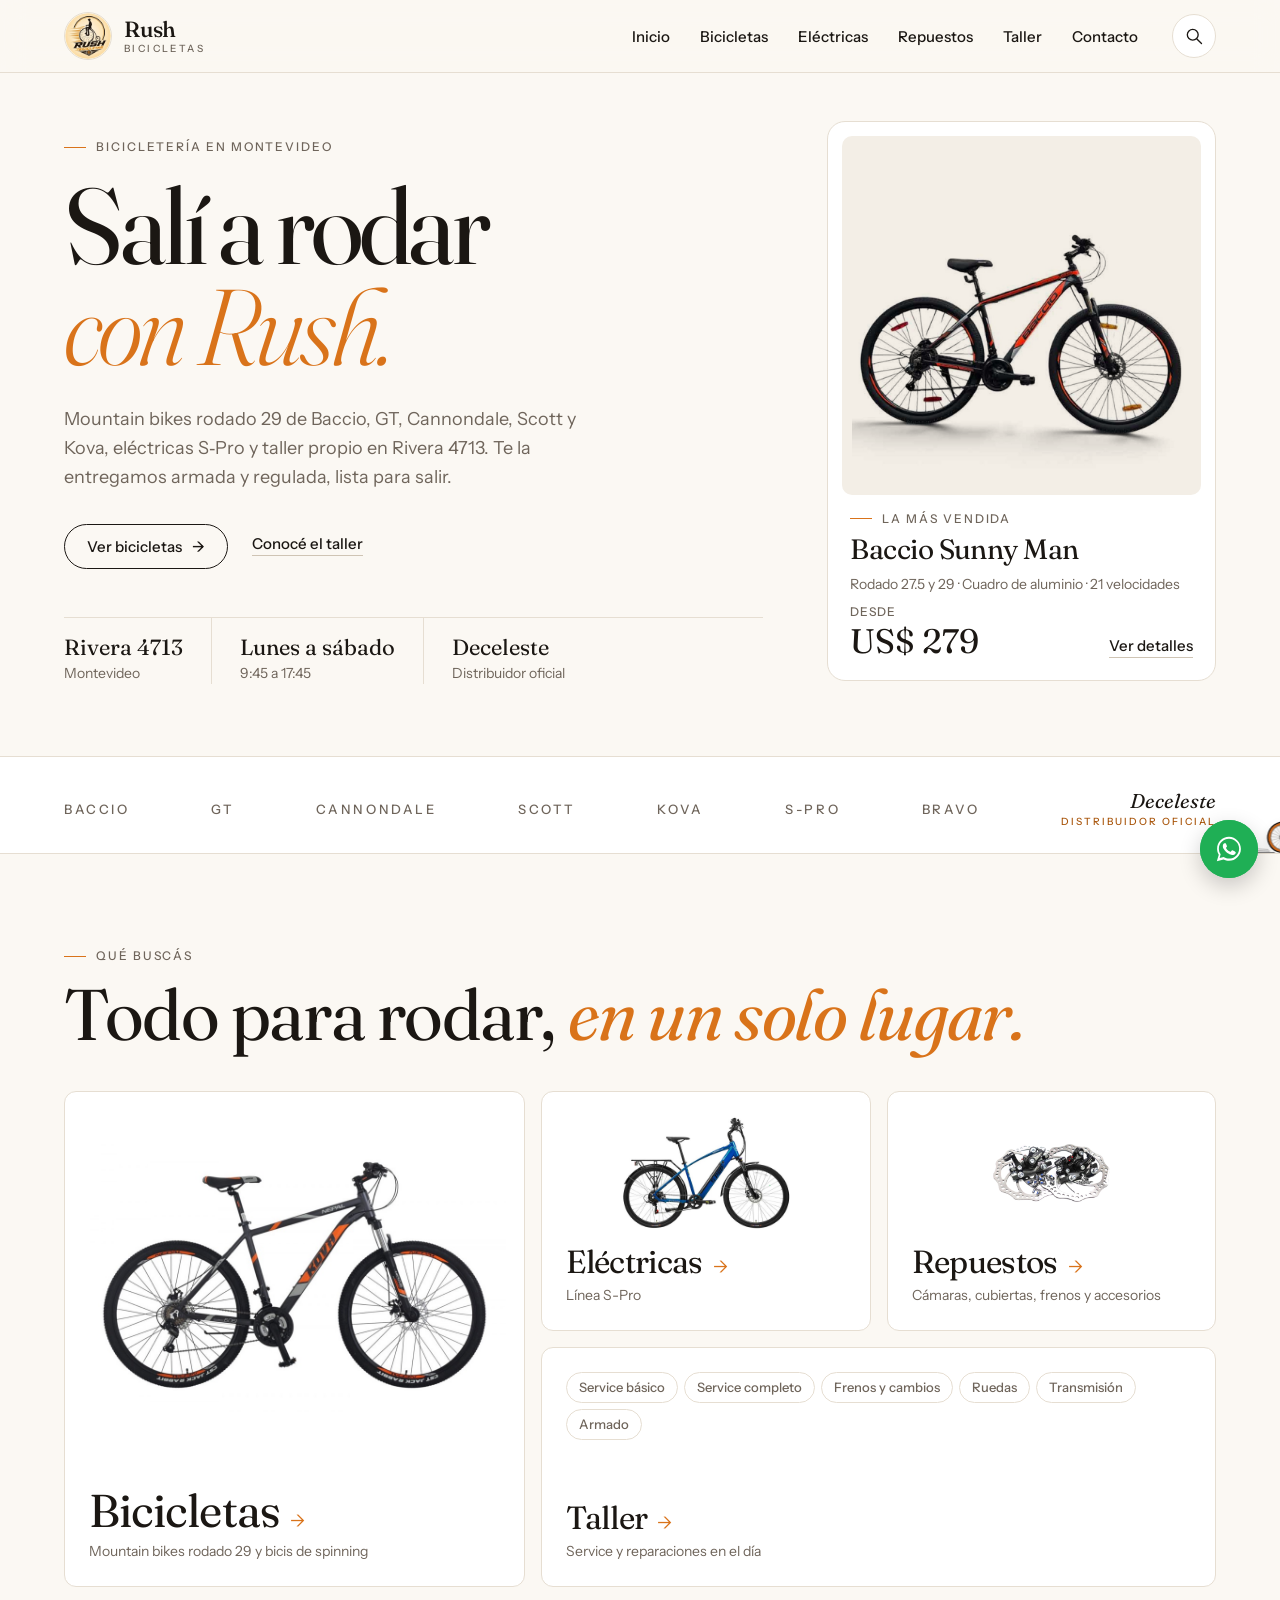
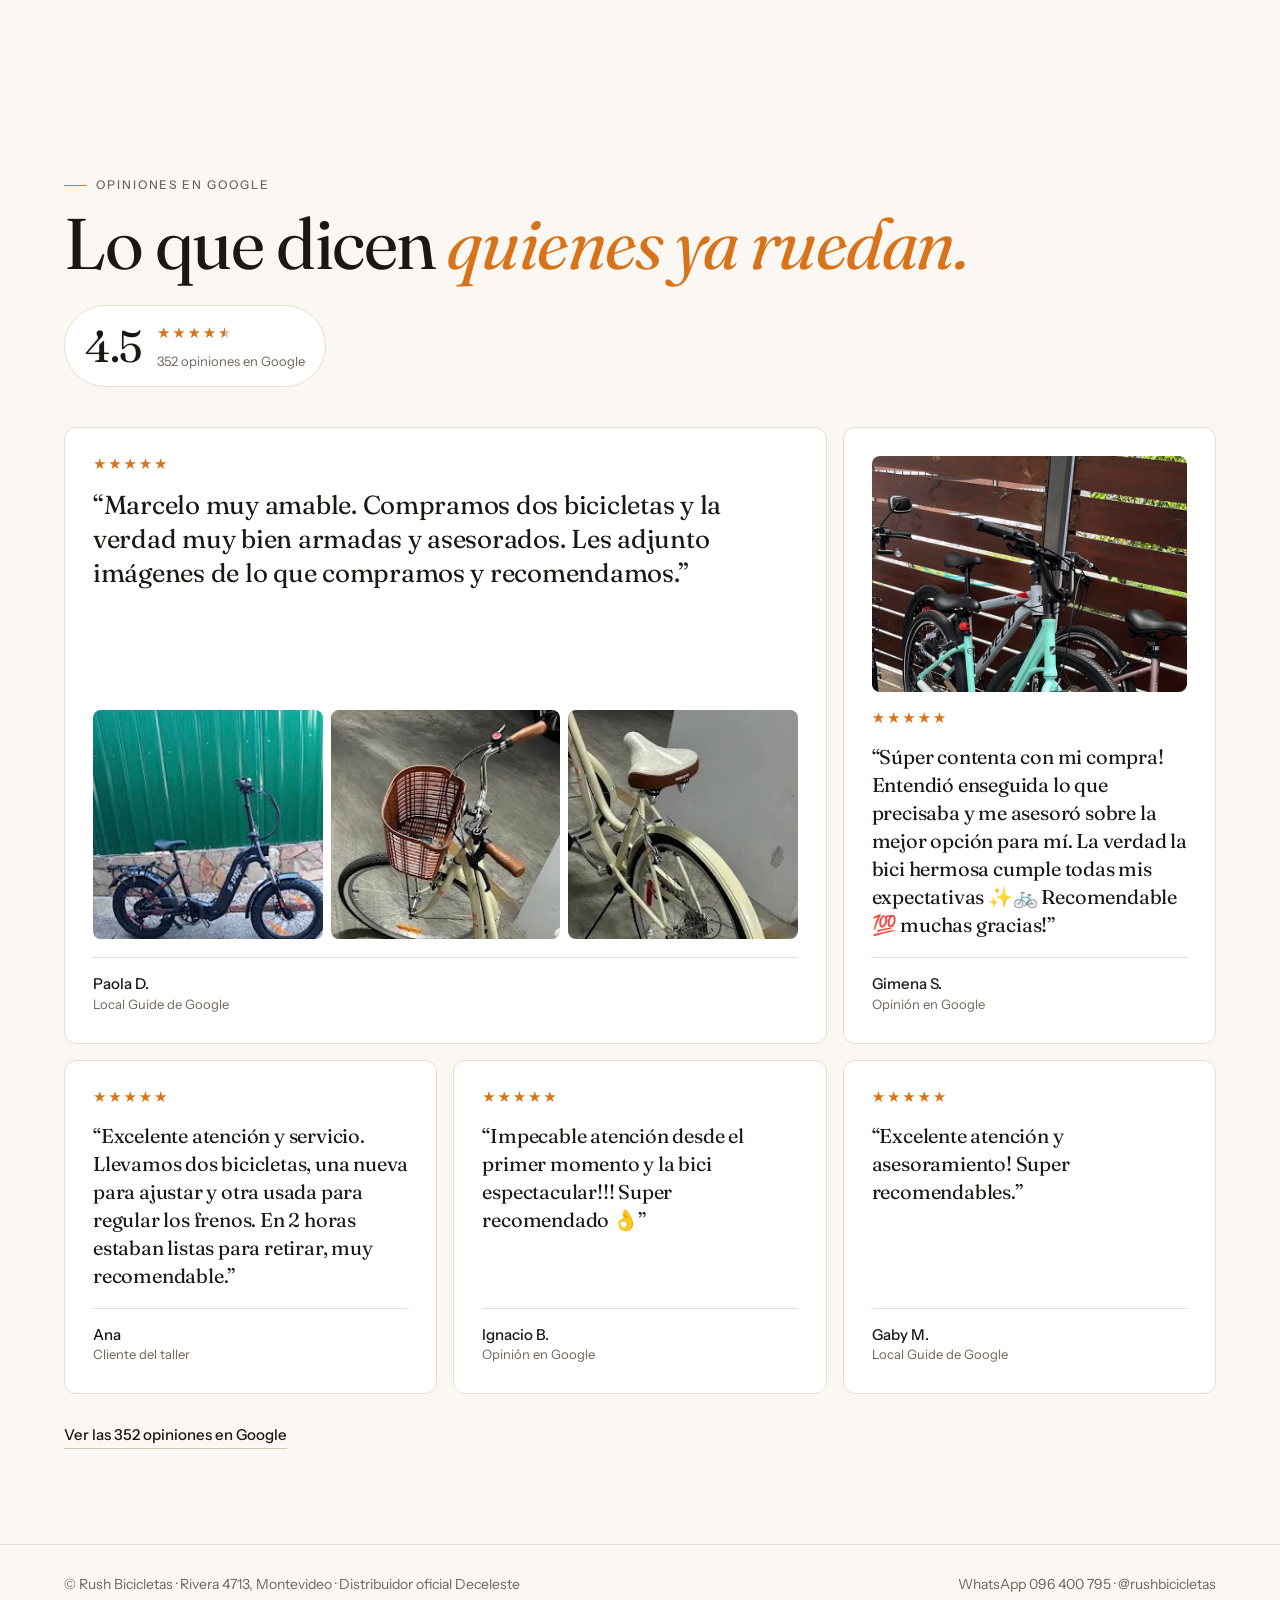
==== index.html @ 90ae5977 "subir cambios al repo" ====
<!DOCTYPE html>
<html lang="es">
<head>
  <meta charset="UTF-8">
  <meta name="color-scheme" content="light">
  <meta name="viewport" content="width=device-width, initial-scale=1.0, viewport-fit=cover">
  <meta name="description" content="Rush Bicicletas: bicicletas, eléctricas, repuestos y taller en Rivera 4713, Montevideo.">
  <title>Rush Bicicletas</title>
  <link rel="icon" href="img/logo.webp" type="image/webp">
  <link rel="preconnect" href="https://fonts.googleapis.com">
  <link rel="preconnect" href="https://fonts.gstatic.com" crossorigin>
  <link rel="stylesheet" href="https://fonts.googleapis.com/css2?family=Fraunces:ital,opsz,wght@0,9..144,300..600;1,9..144,300..600&family=Instrument+Sans:wght@400..600&display=swap">
  <link rel="stylesheet" href="css/styles.css">
</head>
<body>
<svg width="0" height="0" style="position:absolute" aria-hidden="true">
  <defs>
    <symbol id="wa-icon" viewBox="0 0 32 32"><path d="M16 3C9 3 3.3 8.6 3.3 15.6c0 2.3.6 4.5 1.8 6.4L3 29l7.2-1.9c1.8 1 3.8 1.5 5.8 1.5 7 0 12.7-5.6 12.7-12.6S23 3 16 3zm0 23.2c-1.9 0-3.7-.5-5.3-1.5l-.4-.2-4.3 1.1 1.1-4.1-.3-.4c-1.1-1.7-1.6-3.6-1.6-5.5C5.2 9.8 10 5.1 16 5.1s10.8 4.7 10.8 10.5S22 26.2 16 26.2zm5.9-7.8c-.3-.2-1.9-.9-2.2-1-.3-.1-.5-.2-.7.2-.2.3-.8 1-1 1.2-.2.2-.4.2-.7.1-.3-.2-1.4-.5-2.6-1.6-1-.9-1.6-1.9-1.8-2.2-.2-.3 0-.5.1-.7l.5-.6c.2-.2.2-.3.3-.5.1-.2 0-.4 0-.6l-1-2.4c-.3-.6-.5-.5-.7-.5h-.6c-.2 0-.6.1-.9.4-.3.3-1.2 1.1-1.2 2.8s1.2 3.2 1.4 3.5c.2.2 2.4 3.6 5.8 5 .8.3 1.4.5 1.9.7.8.3 1.6.2 2.2.1.7-.1 1.9-.8 2.2-1.5.3-.7.3-1.4.2-1.5-.1-.1-.3-.2-.6-.3z"/></symbol>
  </defs>
</svg>

<header>
  <div class="wrap bar">
    <a class="brand" href="index.html" aria-label="Rush Bicicletas, inicio">
      <img src="img/logo.webp" alt="Logo de Rush Bicicletas">
      <div><span>Rush</span><small>BICICLETAS</small></div>
    </a>
    <button class="menu-btn" id="menuBtn" type="button" aria-expanded="false" aria-controls="menu" aria-label="Abrir menú"><i></i><i></i><i></i></button>
    <nav id="menu" aria-label="Secciones">
      <a href="index.html" aria-current="page">Inicio</a>
      <a href="bicicletas.html">Bicicletas</a>
      <a href="electricas.html">Eléctricas</a>
      <a href="repuestos.html">Repuestos</a>
      <a href="taller.html">Taller</a>
      <a href="contacto.html">Contacto</a>
    </nav>
  </div>
</header>

<main>
  <section class="hero">
    <div class="wrap">
      <div class="hero-text">
        <div class="eyebrow">Bicicletería en Montevideo</div>
        <h1>Salí a rodar <em>con Rush.</em></h1>
        <p>Mountain bikes rodado 29 de Baccio, GT, Cannondale, Scott y Kova, eléctricas S&#8209;Pro y taller propio en Rivera 4713. Te la entregamos armada y regulada, lista para salir.</p>
        <div class="ctas">
          <a class="btn btn-ghost" href="bicicletas.html">Ver bicicletas</a>
          <a class="link" href="taller.html">Conocé el taller</a>
        </div>
        <ul class="facts">
          <li><b>Rivera 4713</b>Montevideo</li>
          <li><b>Lunes a sábado</b>9:45 a 17:45</li>
          <li><b>Deceleste</b>Distribuidor oficial</li>
        </ul>
      </div>
      <a class="hero-card" href="producto.html?id=baccio-sunny-man-29" style="text-decoration:none;color:inherit" aria-label="Baccio Sunny Man, la más vendida, desde US$ 279">
        <div class="photo"><img src="img/bicis/baccio-sunny-man-29.jpg" alt="Bicicleta Baccio Sunny Man rodado 29"></div>
        <div class="meta">
          <div class="eyebrow">La más vendida</div>
          <h3>Baccio Sunny Man</h3>
          <p class="hint-wa">Rodado 27.5 y 29 · Cuadro de aluminio · 21 velocidades</p>
          <div class="row"><div class="price"><small>Desde</small>US$ 279</div><span class="link">Ver detalles</span></div>
        </div>
      </a>
    </div>
  </section>

  <div class="brands" aria-label="Marcas que trabajamos">
  <!-- El ciclista recorre la franja de marcas -->
  <div class="ride" id="ride" aria-hidden="true">
    <div class="bike" id="bike" aria-hidden="true">
  <div class="bike-flip" id="bikeFlip">
    <svg viewBox="-70 -10 490 285" role="img" aria-label="Ciclista de ruta">
      <!-- Líneas de velocidad (se intensifican con el scroll) -->
      <g id="estela" stroke="#141010" stroke-linecap="round" opacity="0">
        <path d="M-66 262 L60 262" stroke-width="4"/>
        <path d="M-40 254 L40 256" stroke-width="2.5"/>
        <path d="M-58 270 L30 268" stroke-width="2"/>
        <path d="M-20 246 L34 249" stroke-width="1.6"/>
      </g>
      <!-- Pierna lejana -->
      <g id="leg-far"></g>
      <!-- Brazo lejano -->
      <path d="M252 50 L270 84 L312 92" fill="none" stroke="#141010" stroke-width="12" stroke-linecap="round" stroke-linejoin="round"/>
      <path d="M252 50 L270 84 L312 92" fill="none" stroke="#9C6440" stroke-width="8" stroke-linecap="round" stroke-linejoin="round"/>
      <g id="rueda-izq">
        <circle cx="95" cy="200" r="61" fill="none" stroke="#141010" stroke-width="7"/>
        <circle cx="95" cy="200" r="55" fill="none" stroke="#C8661A" stroke-width="9"/>
        <circle cx="95" cy="200" r="55" fill="none" stroke="#F2A24A" stroke-width="3" stroke-dasharray="40 305"/>
        <circle cx="95" cy="200" r="50" fill="none" stroke="#141010" stroke-width="1.6"/>
        <g stroke="#8C8078" stroke-width="1.1"><line x1="43.0" y1="200.0" x2="147.0" y2="200.0"/><line x1="45.5" y1="183.9" x2="144.5" y2="216.1"/><line x1="52.9" y1="169.4" x2="137.1" y2="230.6"/><line x1="64.4" y1="157.9" x2="125.6" y2="242.1"/><line x1="78.9" y1="150.5" x2="111.1" y2="249.5"/><line x1="95.0" y1="148.0" x2="95.0" y2="252.0"/><line x1="111.1" y1="150.5" x2="78.9" y2="249.5"/><line x1="125.6" y1="157.9" x2="64.4" y2="242.1"/><line x1="137.1" y1="169.4" x2="52.9" y2="230.6"/><line x1="144.5" y1="183.9" x2="45.5" y2="216.1"/></g>
        <circle cx="95" cy="200" r="13" fill="none" stroke="#141010" stroke-width="4" stroke-dasharray="2 2"/><circle cx="95" cy="200" r="5" fill="#141010"/>
      </g>
      <g id="rueda-der">
        <circle cx="325" cy="200" r="61" fill="none" stroke="#141010" stroke-width="7"/>
        <circle cx="325" cy="200" r="55" fill="none" stroke="#C8661A" stroke-width="9"/>
        <circle cx="325" cy="200" r="55" fill="none" stroke="#F2A24A" stroke-width="3" stroke-dasharray="40 305"/>
        <circle cx="325" cy="200" r="50" fill="none" stroke="#141010" stroke-width="1.6"/>
        <g stroke="#8C8078" stroke-width="1.1"><line x1="273.0" y1="200.0" x2="377.0" y2="200.0"/><line x1="275.5" y1="183.9" x2="374.5" y2="216.1"/><line x1="282.9" y1="169.4" x2="367.1" y2="230.6"/><line x1="294.4" y1="157.9" x2="355.6" y2="242.1"/><line x1="308.9" y1="150.5" x2="341.1" y2="249.5"/><line x1="325.0" y1="148.0" x2="325.0" y2="252.0"/><line x1="341.1" y1="150.5" x2="308.9" y2="249.5"/><line x1="355.6" y1="157.9" x2="294.4" y2="242.1"/><line x1="367.1" y1="169.4" x2="282.9" y2="230.6"/><line x1="374.5" y1="183.9" x2="275.5" y2="216.1"/></g>
        <circle cx="325" cy="200" r="5" fill="#141010"/>
      </g>
      <!-- Cadena y cambio -->
      <path d="M195 187 L95 188 M195 231 L95 212" fill="none" stroke="#5A5048" stroke-width="2.4" stroke-dasharray="3 2"/>
      <path d="M95 212 L102 228 L92 234" fill="none" stroke="#141010" stroke-width="3" stroke-linecap="round"/>
      <!-- Cuadro de ruta (contorno tinta + cobre) -->
      <g stroke-linecap="round" stroke-linejoin="round" fill="none">
        <path d="M95 200 L195 209 L170 110 Z M170 110 L300 98 M195 209 L304 128 M300 98 L306 128" stroke="#141010" stroke-width="12"/>
        <path d="M95 200 L195 209 L170 110 Z M170 110 L300 98 M195 209 L304 128 M300 98 L306 128" stroke="#D0701E" stroke-width="7"/>
        <path d="M212 196 L286 141" stroke="#141010" stroke-width="3" stroke-dasharray="7 3 2 3"/>
        <path d="M306 128 Q314 162 325 200" stroke="#141010" stroke-width="9"/>
        <path d="M306 128 Q314 162 325 200" stroke="#D0701E" stroke-width="4"/>
        <!-- Tija y asiento -->
        <path d="M170 110 L162 80" stroke="#141010" stroke-width="6"/>
        <!-- Potencia y manubrio de carrera -->
        <path d="M300 98 L318 92" stroke="#141010" stroke-width="6"/>
        <path d="M316 92 L332 90 Q348 92 344 110 Q340 124 326 122" stroke="#141010" stroke-width="6"/>
      </g>
      <path d="M140 76 Q152 70 186 73 Q190 79 180 80 L148 81 Q136 81 140 76 Z" fill="#141010"/>
      <path d="M328 84 L338 84 L336 96 L328 96 Z" fill="#141010"/>
      <!-- Pedalier -->
      <g id="pedal">
        <circle cx="195" cy="209" r="22" fill="none" stroke="#141010" stroke-width="6" stroke-dasharray="3 2"/>
        <circle cx="195" cy="209" r="15" fill="#2A2320"/>
        <line x1="195" y1="209" x2="195" y2="245" stroke="#141010" stroke-width="7" stroke-linecap="round"/>
        <line x1="195" y1="209" x2="195" y2="245" stroke="#8C8078" stroke-width="3" stroke-linecap="round"/>
        <line x1="195" y1="209" x2="195" y2="173" stroke="#141010" stroke-width="7" stroke-linecap="round"/>
        <circle cx="195" cy="209" r="4" fill="#C8661A"/>
      </g>
      <!-- Ciclista agachado -->
      <g id="ciclista" stroke-linecap="round" stroke-linejoin="round">
        <g id="leg-near"></g>
        <!-- Torso: camiseta rojo-naranja con panel naranja -->
        <path d="M166 66 Q210 34 262 40" fill="none" stroke="#141010" stroke-width="34"/>
        <path d="M166 66 Q210 34 262 40" fill="none" stroke="#C0391B" stroke-width="28"/>
        <path d="M176 70 Q214 50 258 52" fill="none" stroke="#F0892A" stroke-width="9"/>
        <path d="M204 42 L236 36" fill="none" stroke="#FFFFFF" stroke-width="2.5" opacity=".85"/>
        <!-- Calza -->
        <path d="M152 70 Q162 54 184 60" fill="none" stroke="#141010" stroke-width="30"/>
        <path d="M152 70 Q162 54 184 60" fill="none" stroke="#3E8C8A" stroke-width="24"/>
        <!-- Cuello y cabeza -->
        <path d="M262 40 L282 30" fill="none" stroke="#141010" stroke-width="14"/>
        <path d="M262 40 L282 30" fill="none" stroke="#C98A5E" stroke-width="9"/>
        <circle cx="291" cy="22" r="15" fill="#C98A5E" stroke="#141010" stroke-width="3"/>
        <path d="M296 30 Q302 32 306 28" fill="none" stroke="#141010" stroke-width="2"/>
        <!-- Casco blanco con ventilaciones -->
        <path d="M268 18 Q272 -2 296 0 Q312 2 310 16 L300 14 Q286 8 268 18 Z" fill="#FFFFFF" stroke="#141010" stroke-width="3"/>
        <path d="M280 6 L286 12 M290 3 L294 10 M300 4 L302 11" stroke="#141010" stroke-width="2"/>
        <!-- Lentes -->
        <path d="M292 18 L308 18 L307 24 Q300 27 294 24 Z" fill="#35B8C9" stroke="#141010" stroke-width="2"/>
        <!-- Brazo cercano -->
        <path d="M258 48 L280 84 L326 90" fill="none" stroke="#141010" stroke-width="14"/>
        <path d="M258 48 L270 66" fill="none" stroke="#C0391B" stroke-width="10"/>
        <path d="M270 66 L280 84 L322 90" fill="none" stroke="#C98A5E" stroke-width="9"/>
        <circle cx="326" cy="90" r="7" fill="#141010"/>
      </g>
    </svg>
  </div>
</div>
  </div>
    <div class="wrap"><b>Baccio</b><b>GT</b><b>Cannondale</b><b>Scott</b><b>Kova</b><b>S-Pro</b><b>Bravo</b><b class="dist">Deceleste<small>Distribuidor oficial</small></b></div>
  </div>

  <section class="block">
    <div class="wrap">
      <div class="head">
        <div>
          <div class="eyebrow">Qué buscás</div>
          <h2>Todo para rodar, <em>en un solo lugar.</em></h2>
        </div>
      </div>
      <div class="tiles">
        <a class="tile tile-big" href="bicicletas.html"><img src="img/bicis/kova-nepal-29.jpg" alt=""><span>Bicicletas</span><small>Mountain bikes rodado 29 y bicis de spinning</small></a>
        <a class="tile" href="electricas.html"><img src="img/bicis/spro-mob-29.jpg" alt=""><span>Eléctricas</span><small>Línea S-Pro</small></a>
        <a class="tile" href="repuestos.html"><img src="img/repuestos/frenos-disco.jpg" alt=""><span>Repuestos</span><small>Cámaras, cubiertas, frenos y accesorios</small></a>
        <a class="tile tile-wide" href="taller.html"><ul aria-hidden="true"><li>Service básico</li><li>Service completo</li><li>Frenos y cambios</li><li>Ruedas</li><li>Transmisión</li><li>Armado</li></ul><span>Taller</span><small>Service y reparaciones en el día</small></a>
      </div>
    </div>
  </section>

  <section class="block reviews">
    <div class="wrap">
      <div class="head">
        <div>
          <div class="eyebrow">Opiniones en Google</div>
          <h2>Lo que dicen <em>quienes ya ruedan.</em></h2>
        </div>
        <a class="rating" href="https://www.google.com/maps/search/?api=1&amp;query=Rush+Bicicletas+Av.+Gral.+Rivera+4713+Montevideo" target="_blank" rel="noopener">
          <b>4.5</b>
          <span><span class="stars stars-45" aria-label="4.5 de 5 estrellas">★★★★★</span><small>352 opiniones en Google</small></span>
        </a>
      </div>
      <div class="reviews-grid">
        <figure class="review review-lead">
          <span class="stars" aria-label="5 de 5 estrellas">★★★★★</span>
          <blockquote>“Marcelo muy amable. Compramos dos bicicletas y la verdad muy bien armadas y asesorados. Les adjunto imágenes de lo que compramos y recomendamos.”</blockquote>
          <div class="review-photos">
            <img src="img/clientes/cliente-1.jpg" alt="Bicicleta eléctrica plegable S-Pro de una clienta" loading="lazy">
            <img src="img/clientes/cliente-2.jpg" alt="Bicicleta de paseo con canasto de una clienta" loading="lazy">
            <img src="img/clientes/cliente-3.jpg" alt="Detalle del asiento de la bicicleta de paseo" loading="lazy">
          </div>
          <figcaption><b>Paola D.</b> Local Guide de Google</figcaption>
        </figure>
        <figure class="review review-pic">
          <img src="img/clientes/cliente-gimena.jpg" alt="Bicicleta verde agua de una clienta, junto a otras bicis" loading="lazy">
          <span class="stars" aria-label="5 de 5 estrellas">★★★★★</span>
          <blockquote>“Súper contenta con mi compra! Entendió enseguida lo que precisaba y me asesoró sobre la mejor opción para mí. La verdad la bici hermosa cumple todas mis expectativas ✨🚲 Recomendable 💯 muchas gracias!”</blockquote>
          <figcaption><b>Gimena S.</b> Opinión en Google</figcaption>
        </figure>
        <figure class="review">
          <span class="stars" aria-label="5 de 5 estrellas">★★★★★</span>
          <blockquote>“Excelente atención y servicio. Llevamos dos bicicletas, una nueva para ajustar y otra usada para regular los frenos. En 2 horas estaban listas para retirar, muy recomendable.”</blockquote>
          <figcaption><b>Ana</b> Cliente del taller</figcaption>
        </figure>
        <figure class="review">
          <span class="stars" aria-label="5 de 5 estrellas">★★★★★</span>
          <blockquote>“Impecable atención desde el primer momento y la bici espectacular!!! Super recomendado 👌”</blockquote>
          <figcaption><b>Ignacio B.</b> Opinión en Google</figcaption>
        </figure>
        <figure class="review">
          <span class="stars" aria-label="5 de 5 estrellas">★★★★★</span>
          <blockquote>“Excelente atención y asesoramiento! Super recomendables.”</blockquote>
          <figcaption><b>Gaby M.</b> Local Guide de Google</figcaption>
        </figure>
      </div>
      <p class="reviews-more"><a class="link" href="https://www.google.com/maps/search/?api=1&amp;query=Rush+Bicicletas+Av.+Gral.+Rivera+4713+Montevideo" target="_blank" rel="noopener">Ver las 352 opiniones en Google</a></p>
    </div>
  </section>
</main>

<footer><div class="wrap"><span>© Rush Bicicletas · Rivera 4713, Montevideo · Distribuidor oficial Deceleste</span><span>WhatsApp 096 400 795 · @rushbicicletas</span></div></footer>

<a class="wa-float wa-link" href="#" target="_blank" rel="noopener" aria-label="Escribinos por WhatsApp"><svg><use href="#wa-icon"/></svg></a>

<script src="js/main.js"></script>
</body>
</html>
---- css/styles.css ----
/* Sitio de varias páginas: index (portada + ciclista), bicicletas, electricas, repuestos, taller, contacto, producto.
   Estilo: serif (Fraunces) para títulos + sans sobria (Instrument Sans); neutros cálidos y el naranja del logo como único acento. */
:root{
  --bg:#FBF8F3;          /* blanco roto cálido */
  --surface:#FFFFFF;
  --soft:#F3EEE6;        /* neutro para fondos suaves */
  --ink:#1B1713;
  --muted:#6F655B;
  --line:#E6DED2;
  --line-strong:#CFC4B4;
  --orange:#D9731A;      /* naranja del logo: único acento */
  --orange-ink:#A9560C;
  --wa:#1FAF55;
  --display:"Fraunces",Georgia,"Times New Roman",serif;
  --body:"Instrument Sans",system-ui,-apple-system,"Segoe UI",sans-serif;
  --r:12px;
  --ease:cubic-bezier(.2,.7,.2,1);
  color-scheme:light;     /* siempre claro, aunque el dispositivo esté en modo oscuro */
}

*{box-sizing:border-box}
[hidden]{display:none!important}
html{scroll-behavior:smooth}
body{background:var(--bg);color:var(--ink);font:16px/1.6 var(--body);margin:0;overflow-x:hidden;-webkit-font-smoothing:antialiased}
a{color:inherit}
.wrap{max-width:1200px;margin:0 auto;padding-inline:24px}
h1,h2,h3{font-family:var(--display);font-weight:400;line-height:1.02;letter-spacing:-.02em;margin:0;text-wrap:balance;font-optical-sizing:auto}
h1 em,h2 em{font-style:italic;color:var(--orange)}
.eyebrow{display:flex;align-items:center;gap:10px;font:500 12px/1 var(--body);letter-spacing:.16em;text-transform:uppercase;color:var(--muted)}
.eyebrow::before{content:"";width:22px;height:1px;background:var(--orange)}
:focus-visible{outline:2px solid var(--orange);outline-offset:3px;border-radius:6px}

/* Header */
header{position:sticky;top:env(safe-area-inset-top,0px);z-index:40;background:color-mix(in srgb,var(--bg) 86%,transparent);backdrop-filter:blur(12px) saturate(1.2);border-bottom:1px solid var(--line)}
.bar{display:flex;align-items:center;gap:20px;padding-block:12px}
.brand{display:flex;align-items:center;gap:12px;text-decoration:none}
.brand img{width:48px;height:48px;border-radius:50%;border:1px solid var(--line)}
.brand span{display:block;font:500 22px/1 var(--display);letter-spacing:-.01em}
.brand small{display:block;font:500 10px/1 var(--body);letter-spacing:.24em;color:var(--muted);margin-top:4px}
#menu{display:flex;gap:2px;margin-left:auto;order:2}
#menu a{text-decoration:none;font:500 15px/1 var(--body);padding:10px 14px;color:transparent;background:linear-gradient(var(--orange),var(--orange)) center/0% 100% no-repeat,linear-gradient(var(--ink),var(--ink));-webkit-background-clip:text;background-clip:text;transition:background-size .35s var(--ease)}
#menu a:hover{background-size:100% 100%,auto}
.menu-btn{display:none;order:4;width:44px;height:44px;border:1px solid var(--line);border-radius:50%;background:var(--surface);cursor:pointer;flex-direction:column;justify-content:center;align-items:center;gap:5px}
.menu-btn i{display:block;width:18px;height:1.5px;background:var(--ink);border-radius:2px;transition:transform .25s var(--ease),opacity .2s}
header.open .menu-btn i:nth-child(1){transform:translateY(6.5px) rotate(45deg)}
header.open .menu-btn i:nth-child(2){opacity:0}
header.open .menu-btn i:nth-child(3){transform:translateY(-6.5px) rotate(-45deg)}
.btn{display:inline-flex;align-items:center;gap:10px;text-decoration:none;font:500 15px/1 var(--body);padding:14px 22px;border-radius:999px;border:0;cursor:pointer;white-space:nowrap;transition:background .25s,color .25s,border-color .25s}
.btn-ghost{border:1px solid var(--ink);color:var(--ink);background:transparent}
.btn-ghost:hover{background:var(--ink);color:var(--bg)}
.btn-ghost::after{content:"→";transition:transform .25s var(--ease)}
.btn-ghost:hover::after{transform:translateX(3px)}
.link{font:500 15px/1 var(--body);text-decoration:none;color:var(--ink);border-bottom:1px solid var(--line-strong);padding-bottom:4px;transition:border-color .2s}
.link:hover{border-color:var(--orange)}
@media (max-width:860px){
  .menu-btn{display:flex}
  .search-btn{margin-left:auto}
  #menu{display:none;position:absolute;left:0;right:0;top:100%;flex-direction:column;gap:0;padding:8px 24px 18px;background:var(--bg);border-bottom:1px solid var(--line)}
  header.open #menu{display:flex}
  #menu a{padding:16px 0;font-size:18px;border-bottom:1px solid var(--line)}
  #menu a{color:var(--ink);background:none}
}

/* Hero: texto arriba a la izquierda, destacada a la derecha (asimétrico) */
.hero{padding-block:48px 72px}
.hero .wrap{display:grid;grid-template-columns:minmax(0,1.35fr) minmax(300px,.75fr);gap:64px;align-items:start}
.hero-text{padding-top:20px}
.hero h1{font-size:clamp(56px,8.4vw,124px);line-height:.94;letter-spacing:-.035em;margin:22px 0 0}
.hero h1 em{display:block;font-weight:300}
.hero p{max-width:44ch;font-size:18px;color:var(--muted);margin:28px 0 32px}
.hero .ctas{display:flex;gap:24px;align-items:center;flex-wrap:wrap}
.facts{display:grid;grid-template-columns:repeat(3,auto);justify-content:start;gap:0;margin:48px 0 0;padding:0;list-style:none;border-top:1px solid var(--line)}
.facts li{padding:16px 28px 0 0;margin-right:28px;border-right:1px solid var(--line);font-size:14px;color:var(--muted)}
.facts li:last-child{border-right:0;margin-right:0}
.facts b{display:block;font:400 22px/1.2 var(--display);color:var(--ink);margin-bottom:2px}
.hero-card{background:var(--surface);border:1px solid var(--line);border-radius:18px;padding:14px 14px 22px;display:grid;gap:12px;transition:border-color .3s}
.hero-card:hover{border-color:var(--line-strong)}
.hero-card .photo{background:var(--soft);border-radius:10px;aspect-ratio:1/1;overflow:hidden}
.hero-card .photo img{width:100%;height:100%;object-fit:contain;mix-blend-mode:multiply;padding:10px;transition:transform .6s var(--ease)}
.hero-card:hover .photo img{transform:scale(1.03)}
.hero-card .meta{padding:6px 8px 0;display:grid;gap:10px}
.hero-card h3{font-size:28px}
.hero-card .row{display:flex;justify-content:space-between;align-items:end;gap:12px}
.hero-card .price{font:400 34px/1 var(--display);font-variant-numeric:tabular-nums}
.hero-card .price small{display:block;font:500 12px/1 var(--body);letter-spacing:.08em;text-transform:uppercase;color:var(--muted);margin-bottom:6px}
.hero-card .hint-wa{margin:0;color:var(--muted);font-size:14px}
@media (max-width:900px){.hero .wrap{grid-template-columns:1fr;gap:40px}.hero-text{padding-top:0}.facts{grid-template-columns:1fr 1fr}.facts li:nth-child(2){border-right:0;margin-right:0}.facts li:nth-child(3){grid-column:1/-1}}

/* Franja de marcas; el ciclista la recorre con las ruedas sobre el borde de abajo */
.brands{position:relative;border-block:1px solid var(--line);padding-block:34px 26px;background:var(--surface)}
.brands .wrap{display:flex;gap:28px 40px;flex-wrap:wrap;justify-content:space-between;align-items:center}
.brands b{font:500 13px/1 var(--body);letter-spacing:.2em;text-transform:uppercase;color:var(--muted)}
.brands .dist{font:italic 400 20px/1 var(--display);letter-spacing:0;text-transform:none;color:var(--ink);text-align:right}
.brands .dist small{display:block;font:500 10px/1 var(--body);font-style:normal;letter-spacing:.2em;text-transform:uppercase;margin-top:6px;color:var(--orange-ink)}
.ride{position:absolute;inset:0;overflow:hidden;pointer-events:none;z-index:2}
.bike{position:absolute;left:0;bottom:-2px;width:min(120px,32vw);pointer-events:none;will-change:transform;filter:drop-shadow(0 4px 4px rgba(0,0,0,.14))}
.bike-flip{transition:transform .45s cubic-bezier(.6,0,.3,1);transform-origin:50% 50%}
.bike svg{display:block;width:100%;height:auto;overflow:visible}

/* Secciones */
section.block{padding-block:96px}
main > section.block:first-child{padding-top:56px}
.head{display:flex;justify-content:space-between;align-items:end;gap:24px;flex-wrap:wrap;margin-bottom:40px}
.head h1,.head h2,.page-title{font-size:clamp(44px,5.6vw,76px);margin-top:16px}
.page-title{margin:16px 0 8px}
.head p{color:var(--muted);max-width:46ch;margin:16px 0 0;font-size:17px}
.chips{display:flex;gap:6px;flex-wrap:wrap}
.chip{font:500 14px/1 var(--body);padding:10px 16px;border-radius:999px;border:1px solid var(--line);background:transparent;color:var(--muted);cursor:pointer;transition:border-color .2s,color .2s,background .2s}
.chip:hover{border-color:var(--line-strong);color:var(--ink)}
.chip[aria-pressed="true"]{background:var(--ink);color:var(--bg);border-color:var(--ink)}
.chip small{opacity:.55;margin-left:6px;font-variant-numeric:tabular-nums}

/* Accesos de la portada: grilla asimétrica (Bicicletas grande) */
.tiles{display:grid;grid-template-columns:1.4fr 1fr 1fr;grid-template-rows:repeat(2,minmax(240px,auto));gap:16px}
.tile{position:relative;display:flex;flex-direction:column;justify-content:flex-end;gap:6px;padding:24px;border:1px solid var(--line);border-radius:var(--r);background:var(--surface);text-decoration:none;overflow:hidden;transition:border-color .3s}
.tile:hover{border-color:var(--line-strong)}
.tile img{position:absolute;inset:0 0 auto;width:100%;height:66%;object-fit:contain;padding:18px;transition:transform .6s var(--ease)}
.tile:hover img{transform:scale(1.04)}
.tile span{font:400 32px/1 var(--display);letter-spacing:-.02em;display:flex;align-items:baseline;gap:10px}
.tile span::after{content:"→";font:400 18px/1 var(--body);color:var(--orange);transition:transform .3s var(--ease)}
.tile:hover span::after{transform:translateX(4px)}
.tile small{color:var(--muted);font-size:14px}
.tile-big{grid-row:span 2}
.tile-big img{height:74%}
.tile-big span{font-size:46px}
.tile-wide{grid-column:span 2}
.tile-wide ul{position:absolute;top:24px;left:24px;right:24px;margin:0;padding:0;list-style:none;display:flex;flex-wrap:wrap;gap:6px}
.tile-wide li{font:500 13px/1 var(--body);color:var(--muted);border:1px solid var(--line);border-radius:999px;padding:8px 12px}
@media (max-width:900px){.tiles{grid-template-columns:1fr 1fr;grid-template-rows:none}.tile-wide{grid-column:1/-1}.tile{min-height:220px}.tile-big{grid-column:1/-1;grid-row:auto;min-height:340px}}
@media (max-width:520px){.tiles{grid-template-columns:1fr}.tile-wide,.tile-big{grid-column:auto}}

/* Tarjetas de producto */
.grid{display:grid;grid-template-columns:repeat(auto-fill,minmax(260px,1fr));gap:16px}
.card{background:var(--surface);border:1px solid var(--line);border-radius:var(--r);display:flex;flex-direction:column;overflow:hidden;transition:border-color .3s}
a.card{text-decoration:none;color:inherit}
.card:hover{border-color:var(--line-strong)}
.card .pic{background:#fff;aspect-ratio:4/3;position:relative;border-bottom:1px solid var(--line);overflow:hidden}
.card .pic img{position:absolute;inset:0;width:100%;height:100%;object-fit:contain;padding:16px;transition:transform .6s var(--ease)}
.card:hover .pic img{transform:scale(1.04)}
.tag{position:absolute;top:12px;left:12px;z-index:1;font:500 11px/1 var(--body);letter-spacing:.12em;text-transform:uppercase;background:var(--surface);color:var(--orange-ink);border:1px solid var(--line);padding:6px 9px;border-radius:999px}
.card .body{padding:18px 18px 16px;display:flex;flex-direction:column;gap:8px;flex:1;min-width:0}
.brand-name{font:500 11px/1 var(--body);letter-spacing:.18em;text-transform:uppercase;color:var(--muted)}
.card h3{font:400 26px/1.05 var(--display);letter-spacing:-.02em}
.card .specs{margin:0;padding:0;list-style:none;color:var(--muted);font-size:14px;display:flex;flex-wrap:wrap;gap:2px 0}
.card .specs li:not(:last-child)::after{content:"·";margin:0 7px;color:var(--line-strong)}
.card .foot{margin-top:auto;display:flex;justify-content:space-between;align-items:end;gap:10px;padding-top:14px;border-top:1px solid var(--line)}
.card .p{font:400 26px/1 var(--display);font-variant-numeric:tabular-nums}
.card .p small{font:500 11px/1 var(--body);letter-spacing:.08em;text-transform:uppercase;color:var(--muted);display:block;margin-bottom:6px}
.card .more{font:500 13px/1 var(--body);color:var(--muted);white-space:nowrap;transition:color .2s}
.card:hover .more{color:var(--orange-ink)}
.note{color:var(--muted);font-size:13px;margin-top:22px}

/* Taller */
.shop .muted{color:var(--muted)}
.svc{counter-reset:svc;display:grid;grid-template-columns:repeat(auto-fit,minmax(300px,1fr));gap:16px}
.svc div{background:var(--surface);border:1px solid var(--line);border-radius:var(--r);padding:30px 28px;counter-increment:svc;transition:border-color .3s}
.svc div:hover{border-color:var(--line-strong)}
.svc div::before{content:"0" counter(svc);display:block;font:500 12px/1 var(--body);letter-spacing:.16em;color:var(--orange);margin-bottom:18px}
.svc h3{font:400 28px/1.05 var(--display)}
.svc p{margin:10px 0 0;color:var(--muted);font-size:15px}
.shop .cta-row{display:flex;gap:14px;align-items:center;flex-wrap:wrap;margin-top:28px}

/* Contacto */
.contact{display:grid;grid-template-columns:1.1fr .9fr;gap:48px;align-items:start}
.info{display:grid;gap:20px}
.info .row{display:grid;grid-template-columns:130px 1fr;gap:12px;padding-bottom:18px;border-bottom:1px solid var(--line)}
.info .row span{font:500 11px/2 var(--body);letter-spacing:.18em;text-transform:uppercase;color:var(--muted)}
.info .row b{font:400 26px/1.2 var(--display)}
.info .row a{text-decoration:none;border-bottom:1px solid var(--orange)}
.status{display:inline-flex;align-items:center;gap:8px;font:500 14px/1 var(--body);padding:8px 14px;border-radius:999px;border:1px solid var(--line);background:var(--surface);margin-top:14px}
.status i{width:8px;height:8px;border-radius:50%;background:var(--muted)}
.status.open i{background:var(--wa);box-shadow:0 0 0 4px color-mix(in srgb,var(--wa) 22%,transparent)}
.wa-box{background:var(--surface);border:1px solid var(--line);border-radius:18px;padding:32px;display:grid;gap:14px}
.wa-box h3{font:400 38px/1.05 var(--display)}
.num{display:flex;gap:10px;align-items:center;flex-wrap:wrap}
.num code{font:400 32px/1 var(--display);letter-spacing:.01em;user-select:all}
.copy{font:500 13px/1 var(--body);padding:8px 12px;border-radius:999px;border:1px solid var(--line-strong);background:transparent;color:var(--ink);cursor:pointer;transition:background .2s,color .2s}
.copy:hover{background:var(--ink);color:var(--bg)}
.map{display:block;width:100%;height:380px;border:1px solid var(--line);border-radius:var(--r);margin-top:48px;background:var(--soft);filter:grayscale(.35)}
@media (max-width:760px){.contact{grid-template-columns:1fr}.info .row{grid-template-columns:1fr;gap:4px}}

footer{border-top:1px solid var(--line);padding-block:28px 110px;color:var(--muted);font-size:14px}
footer .wrap{display:flex;justify-content:space-between;gap:12px;flex-wrap:wrap}

/* WhatsApp flotante */
.wa-float{position:fixed;right:22px;bottom:calc(22px + env(safe-area-inset-bottom,0px));z-index:50;width:58px;height:58px;border-radius:50%;background:var(--wa);display:grid;place-items:center;box-shadow:0 8px 22px rgba(0,0,0,.2);transition:transform .25s var(--ease)}
.wa-float:hover{transform:translateY(-2px)}
.wa-float svg{width:30px;height:30px;fill:#fff}
.wa-float::before{content:"";position:absolute;inset:0;border-radius:50%;background:var(--wa);animation:ping 3s ease-out infinite;z-index:-1}
@keyframes ping{0%{transform:scale(1);opacity:.35}100%{transform:scale(1.5);opacity:0}}

/* Aparición suave al entrar en pantalla */
.reveal{opacity:0;transform:translateY(14px);transition:opacity .8s var(--ease),transform .8s var(--ease)}
.reveal.in{opacity:1;transform:none}

@media (prefers-reduced-motion:reduce){*{animation:none!important;transition:none!important}html{scroll-behavior:auto}.reveal{opacity:1;transform:none}}

/* Página de un modelo (galería + precio + ficha) */
.pdp-page{padding-block:28px 96px}
.crumbs{display:flex;flex-wrap:wrap;gap:10px;align-items:center;font-size:14px;color:var(--muted);margin-bottom:28px}
.crumbs a{color:var(--muted);text-decoration:none;border-bottom:1px solid transparent}
.crumbs a:hover{color:var(--ink);border-color:var(--line-strong)}
.crumbs span{color:var(--line-strong)}
.crumbs b{color:var(--ink);font-weight:500}
.pdp{display:grid;grid-template-columns:minmax(0,1.5fr) minmax(320px,1fr);gap:40px;align-items:start}
.gallery{display:flex;gap:12px;min-width:0}
.thumbs{display:flex;flex-direction:column;gap:8px;flex:none}
.thumbs button{width:72px;height:72px;padding:4px;border:1px solid var(--line);border-radius:8px;background:#fff;cursor:pointer;transition:border-color .2s}
.thumbs button:hover{border-color:var(--line-strong)}
.thumbs button[aria-pressed="true"]{border-color:var(--ink)}
.thumbs img{width:100%;height:100%;object-fit:contain}
.main-photo{position:relative;flex:1;min-width:0;aspect-ratio:4/3;background:#fff;border:1px solid var(--line);border-radius:var(--r);overflow:hidden}
.main-photo img{position:absolute;inset:0;width:100%;height:100%;object-fit:contain;padding:28px}
.buybox{padding:8px 0 0;display:grid;gap:14px;position:sticky;top:104px}
.buybox h1{font-size:clamp(40px,4.4vw,56px);letter-spacing:-.03em}
.buybox .price{font:400 40px/1 var(--display);font-variant-numeric:tabular-nums;padding:18px 0;border-block:1px solid var(--line)}
.buybox .price small{display:block;font:500 11px/1 var(--body);letter-spacing:.1em;text-transform:uppercase;color:var(--muted);margin-bottom:8px}
.buybox .specs{margin:0;padding:0;list-style:none;display:flex;flex-wrap:wrap;gap:6px}
.buybox .specs li{font:500 13px/1 var(--body);border:1px solid var(--line);padding:8px 12px;border-radius:999px}
.perks{margin:8px 0 0;padding:0;list-style:none;display:grid;gap:12px;font-size:15px;color:var(--muted)}
.perks li{padding-left:20px;position:relative}
.perks li::before{content:"";position:absolute;left:0;top:.72em;width:10px;height:1px;background:var(--orange)}
.perks b{color:var(--ink);font-weight:500}
.buybox .note{margin:0}
.pdp-info{display:grid;grid-template-columns:minmax(0,1.5fr) minmax(320px,1fr);gap:40px;margin-top:64px;align-items:start}
.pdp-info h2,.related h2{font-size:34px;margin-bottom:18px}
.pdp-info p{margin:0;font-size:17px;color:var(--muted);max-width:60ch}
.ficha{width:100%;border-collapse:collapse;font-size:15px;border-top:1px solid var(--ink)}
.ficha th,.ficha td{text-align:left;vertical-align:top;padding:14px 0;border-bottom:1px solid var(--line)}
.ficha th{width:36%;font-weight:500;color:var(--muted);padding-right:16px}
.related{margin-top:88px}
.notfound{display:grid;gap:14px;justify-items:start;padding-block:40px}
@media (max-width:900px){
  .pdp,.pdp-info{grid-template-columns:1fr}
  .buybox{position:static}
  .gallery{flex-direction:column-reverse}
  .thumbs{flex-direction:row;overflow-x:auto}
  .thumbs button{width:64px;height:64px}
}

/* Buscador */
.search-btn{order:3;display:grid;place-items:center;width:44px;height:44px;border:1px solid var(--line);border-radius:50%;background:var(--surface);color:var(--ink);cursor:pointer;flex:none;transition:border-color .2s}
.search-btn:hover{border-color:var(--line-strong)}
.search-btn svg,.search-field svg{width:20px;height:20px}
dialog.search{width:min(680px,calc(100% - 32px));max-height:min(640px,calc(100vh - 80px));margin:72px auto auto;padding:0;border:1px solid var(--line);border-radius:16px;background:var(--surface);color:var(--ink);box-shadow:0 30px 60px -20px rgba(27,23,19,.35);overflow:hidden}
dialog.search[open]{animation:searchIn .25s var(--ease)}
@keyframes searchIn{from{opacity:0;transform:translateY(-8px)}to{opacity:1;transform:none}}
dialog.search::backdrop{background:rgba(27,23,19,.35);backdrop-filter:blur(4px)}
.search-box{display:flex;flex-direction:column;max-height:inherit}
.search-field{display:flex;align-items:center;gap:12px;padding:18px 20px;border-bottom:1px solid var(--line);color:var(--muted)}
.search-field input{flex:1;min-width:0;border:0;outline:0;background:transparent;color:var(--ink);font:400 22px/1.2 var(--display);letter-spacing:-.01em}
.search-field input::placeholder{color:var(--line-strong)}
.search-field input::-webkit-search-cancel-button{display:none}
.search-close{font:500 12px/1 var(--body);color:var(--muted);border:1px solid var(--line);border-radius:6px;padding:6px 8px;background:transparent;cursor:pointer}
.search-body{overflow-y:auto;padding:16px 12px 12px}
.search-suggest{display:flex;flex-wrap:wrap;gap:6px;align-items:center;padding:0 8px 8px}
.search-suggest span{font:500 11px/1 var(--body);letter-spacing:.16em;text-transform:uppercase;color:var(--muted);margin-right:6px}
.search-count{margin:0 8px 8px;font:500 11px/1 var(--body);letter-spacing:.16em;text-transform:uppercase;color:var(--muted)}
.search-count:empty{display:none}
.search-results{list-style:none;margin:0;padding:0;display:grid;gap:2px}
.search-results a{display:grid;grid-template-columns:64px 1fr auto;gap:14px;align-items:center;padding:8px;border-radius:10px;text-decoration:none;color:inherit;outline:0;transition:background .15s}
.search-results a:hover,.search-results a:focus-visible{background:var(--soft)}
.search-results img{width:64px;height:48px;object-fit:contain;background:#fff;border:1px solid var(--line);border-radius:6px;padding:3px}
.sr-info{min-width:0}
.sr-info small{display:block;font:500 11px/1.2 var(--body);letter-spacing:.12em;text-transform:uppercase;color:var(--muted);margin-bottom:4px}
.sr-info b{font:400 19px/1.15 var(--display);letter-spacing:-.01em}
.sr-price{font:400 17px/1 var(--display);font-variant-numeric:tabular-nums;white-space:nowrap}
.search-empty{padding:18px 8px;color:var(--muted)}
@media (max-width:600px){dialog.search{margin-top:16px}.search-field input{font-size:19px}.search-close{display:none}.search-results a{grid-template-columns:56px 1fr;}.search-results img{width:56px;height:44px}.sr-price{grid-column:2;font-size:15px}}

/* Opiniones de Google (portada) */
.stars{color:var(--orange);letter-spacing:.12em;font-size:15px;line-height:1}
.stars-45{background:linear-gradient(90deg,var(--orange) 90%,var(--line-strong) 90%);-webkit-background-clip:text;background-clip:text;color:transparent}
.rating{display:flex;align-items:center;gap:16px;text-decoration:none;color:inherit;padding:14px 20px;border:1px solid var(--line);border-radius:999px;background:var(--surface);transition:border-color .2s}
.rating:hover{border-color:var(--line-strong)}
.rating b{font:400 44px/1 var(--display);letter-spacing:-.03em}
.rating small{display:block;font-size:13px;color:var(--muted);margin-top:6px}
.reviews-grid{display:grid;grid-template-columns:repeat(3,1fr);gap:16px}
.review{margin:0;display:flex;flex-direction:column;gap:18px;padding:28px;background:var(--surface);border:1px solid var(--line);border-radius:var(--r)}
.review blockquote{margin:0;font:400 20px/1.4 var(--display);letter-spacing:-.01em;text-wrap:pretty}
.review figcaption{margin-top:auto;padding-top:16px;border-top:1px solid var(--line);font-size:13px;color:var(--muted)}
.review figcaption b{display:block;font:500 15px/1.3 var(--body);color:var(--ink)}
.review-lead{grid-column:span 2}
.review-lead blockquote{font-size:26px;line-height:1.3}
.review-photos{display:grid;grid-template-columns:repeat(3,1fr);gap:8px;margin-top:auto}
.review-photos + figcaption{margin-top:0}
.review-photos img{width:100%;aspect-ratio:1;object-fit:cover;border-radius:8px}
.review-pic > img{width:100%;aspect-ratio:4/3;object-fit:cover;border-radius:8px}
.reviews-more{margin:28px 0 0}
@media (max-width:980px){.reviews-grid{grid-template-columns:1fr 1fr}.review-lead{grid-column:1/-1}}
@media (max-width:600px){.reviews-grid{grid-template-columns:1fr}.review-lead{grid-column:auto}.rating{width:100%}}
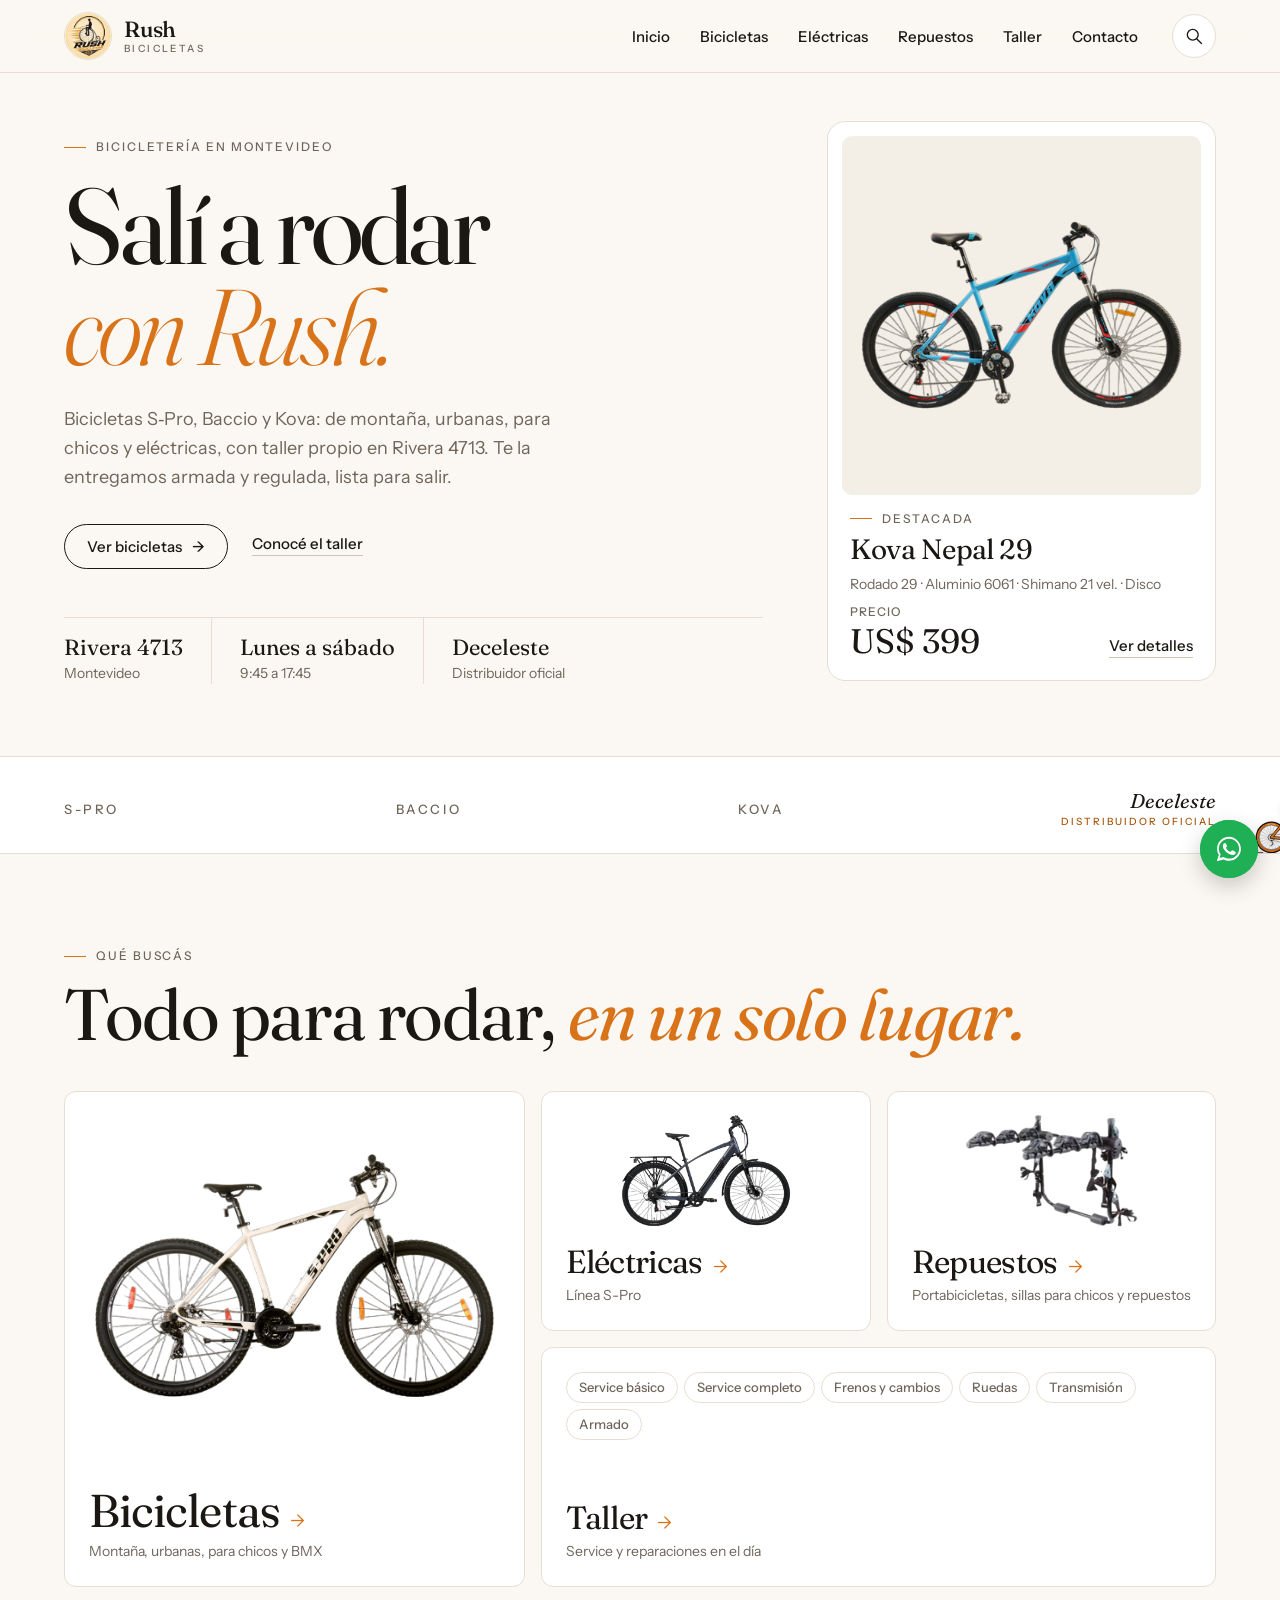
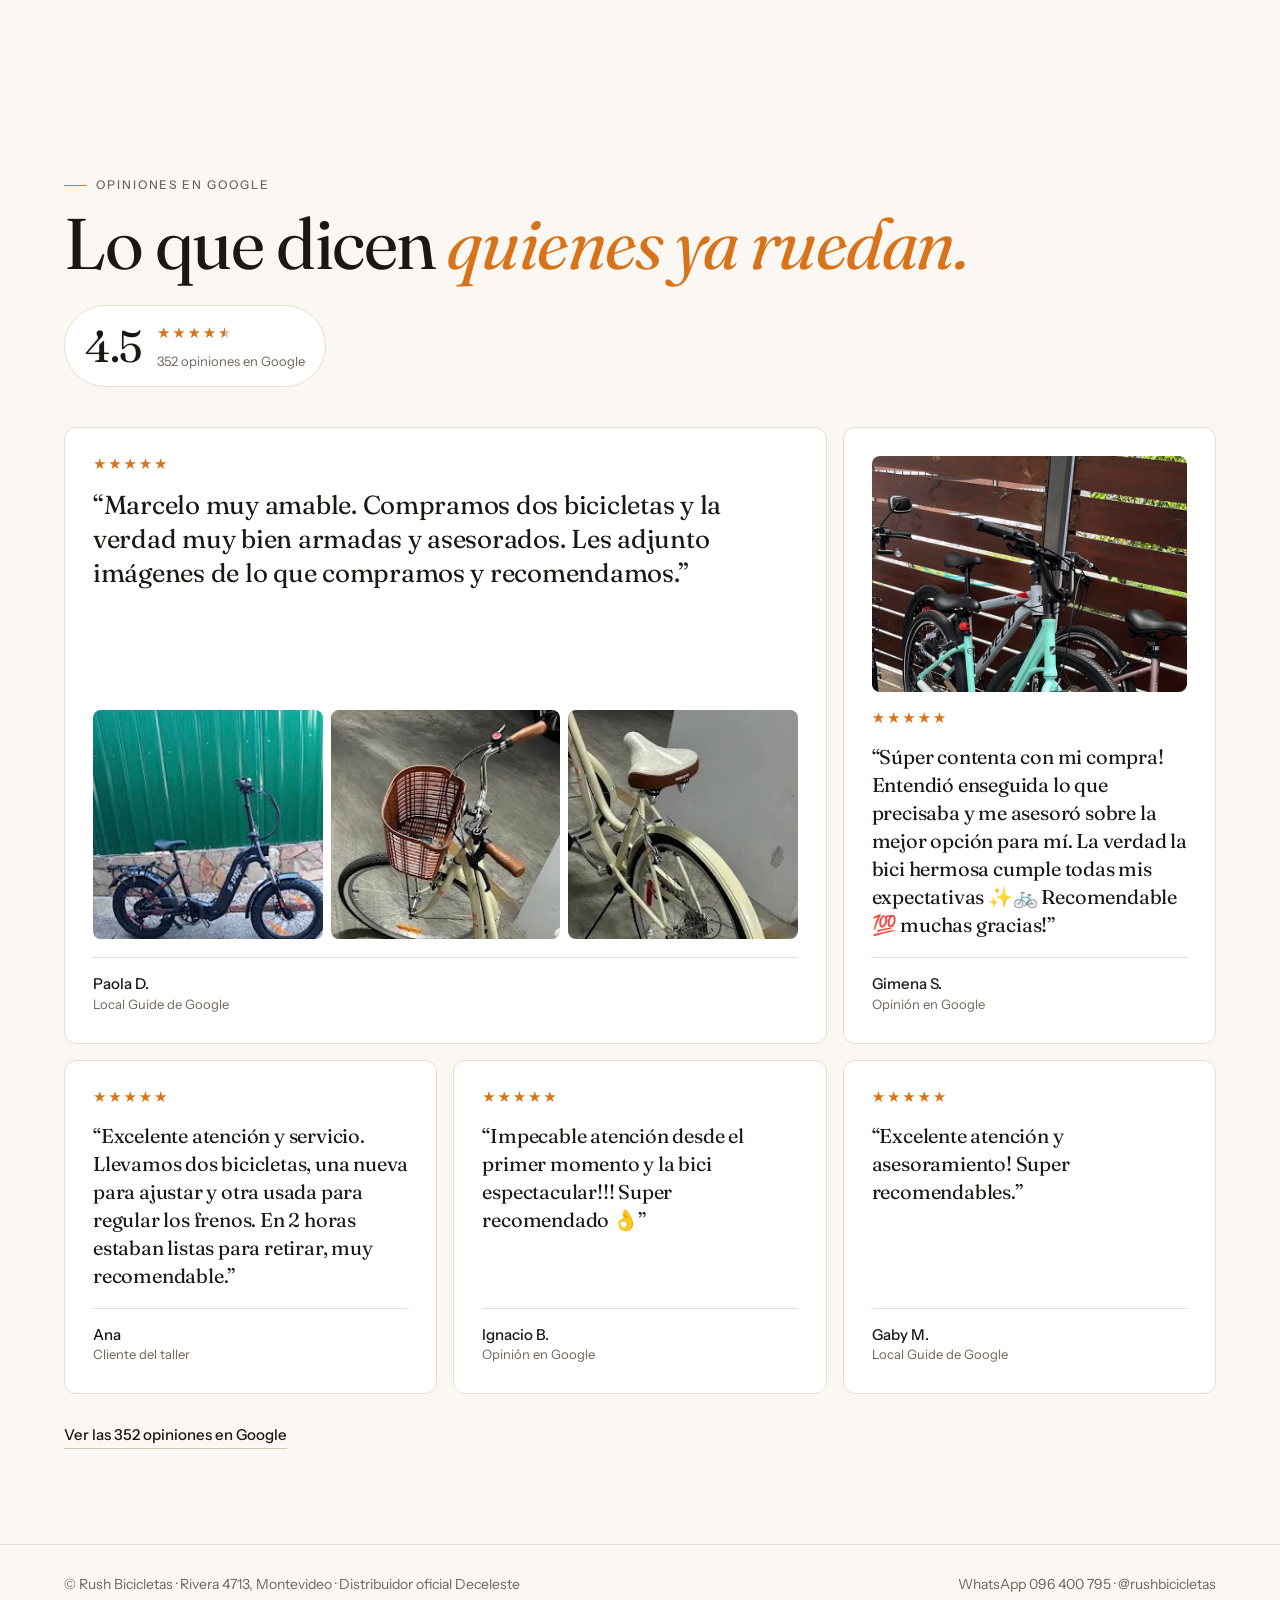
==== commit 65034dba: "Catálogo real: S-Pro, Baccio y Kova desde los PDFs 2026 Reemplaza todas las publicaciones de ejemplo" ====
--- a/index.html
+++ b/index.html
@@ -43,7 +43,7 @@
       <div class="hero-text">
         <div class="eyebrow">Bicicletería en Montevideo</div>
         <h1>Salí a rodar <em>con Rush.</em></h1>
-        <p>Mountain bikes rodado 29 de Baccio, GT, Cannondale, Scott y Kova, eléctricas S&#8209;Pro y taller propio en Rivera 4713. Te la entregamos armada y regulada, lista para salir.</p>
+        <p>Bicicletas S&#8209;Pro, Baccio y Kova: de montaña, urbanas, para chicos y eléctricas, con taller propio en Rivera 4713. Te la entregamos armada y regulada, lista para salir.</p>
         <div class="ctas">
           <a class="btn btn-ghost" href="bicicletas.html">Ver bicicletas</a>
           <a class="link" href="taller.html">Conocé el taller</a>
@@ -54,13 +54,13 @@
           <li><b>Deceleste</b>Distribuidor oficial</li>
         </ul>
       </div>
-      <a class="hero-card" href="producto.html?id=baccio-sunny-man-29" style="text-decoration:none;color:inherit" aria-label="Baccio Sunny Man, la más vendida, desde US$ 279">
-        <div class="photo"><img src="img/bicis/baccio-sunny-man-29.jpg" alt="Bicicleta Baccio Sunny Man rodado 29"></div>
+      <a class="hero-card" href="producto.html?id=kova-nepal-29" style="text-decoration:none;color:inherit" aria-label="Kova Nepal 29, destacada, US$ 399">
+        <div class="photo"><img src="img/catalogo/kova-nepal-29.webp" alt="Bicicleta Kova Nepal 29"></div>
         <div class="meta">
-          <div class="eyebrow">La más vendida</div>
-          <h3>Baccio Sunny Man</h3>
-          <p class="hint-wa">Rodado 27.5 y 29 · Cuadro de aluminio · 21 velocidades</p>
-          <div class="row"><div class="price"><small>Desde</small>US$ 279</div><span class="link">Ver detalles</span></div>
+          <div class="eyebrow">Destacada</div>
+          <h3>Kova Nepal 29</h3>
+          <p class="hint-wa">Rodado 29 · Aluminio 6061 · Shimano 21 vel. · Disco</p>
+          <div class="row"><div class="price"><small>Precio</small>US$ 399</div><span class="link">Ver detalles</span></div>
         </div>
       </a>
     </div>
@@ -158,7 +158,7 @@
   </div>
 </div>
   </div>
-    <div class="wrap"><b>Baccio</b><b>GT</b><b>Cannondale</b><b>Scott</b><b>Kova</b><b>S-Pro</b><b>Bravo</b><b class="dist">Deceleste<small>Distribuidor oficial</small></b></div>
+    <div class="wrap"><b>S-Pro</b><b>Baccio</b><b>Kova</b><b class="dist">Deceleste<small>Distribuidor oficial</small></b></div>
   </div>
 
   <section class="block">
@@ -170,9 +170,9 @@
         </div>
       </div>
       <div class="tiles">
-        <a class="tile tile-big" href="bicicletas.html"><img src="img/bicis/kova-nepal-29.jpg" alt=""><span>Bicicletas</span><small>Mountain bikes rodado 29 y bicis de spinning</small></a>
-        <a class="tile" href="electricas.html"><img src="img/bicis/spro-mob-29.jpg" alt=""><span>Eléctricas</span><small>Línea S-Pro</small></a>
-        <a class="tile" href="repuestos.html"><img src="img/repuestos/frenos-disco.jpg" alt=""><span>Repuestos</span><small>Cámaras, cubiertas, frenos y accesorios</small></a>
+        <a class="tile tile-big" href="bicicletas.html"><img src="img/catalogo/spro-vx-29.webp" alt=""><span>Bicicletas</span><small>Montaña, urbanas, para chicos y BMX</small></a>
+        <a class="tile" href="electricas.html"><img src="img/catalogo/spro-mob-700.webp" alt=""><span>Eléctricas</span><small>Línea S-Pro</small></a>
+        <a class="tile" href="repuestos.html"><img src="img/catalogo/kova-portabicicletas-3.webp" alt=""><span>Repuestos</span><small>Portabicicletas, sillas para chicos y repuestos</small></a>
         <a class="tile tile-wide" href="taller.html"><ul aria-hidden="true"><li>Service básico</li><li>Service completo</li><li>Frenos y cambios</li><li>Ruedas</li><li>Transmisión</li><li>Armado</li></ul><span>Taller</span><small>Service y reparaciones en el día</small></a>
       </div>
     </div>
